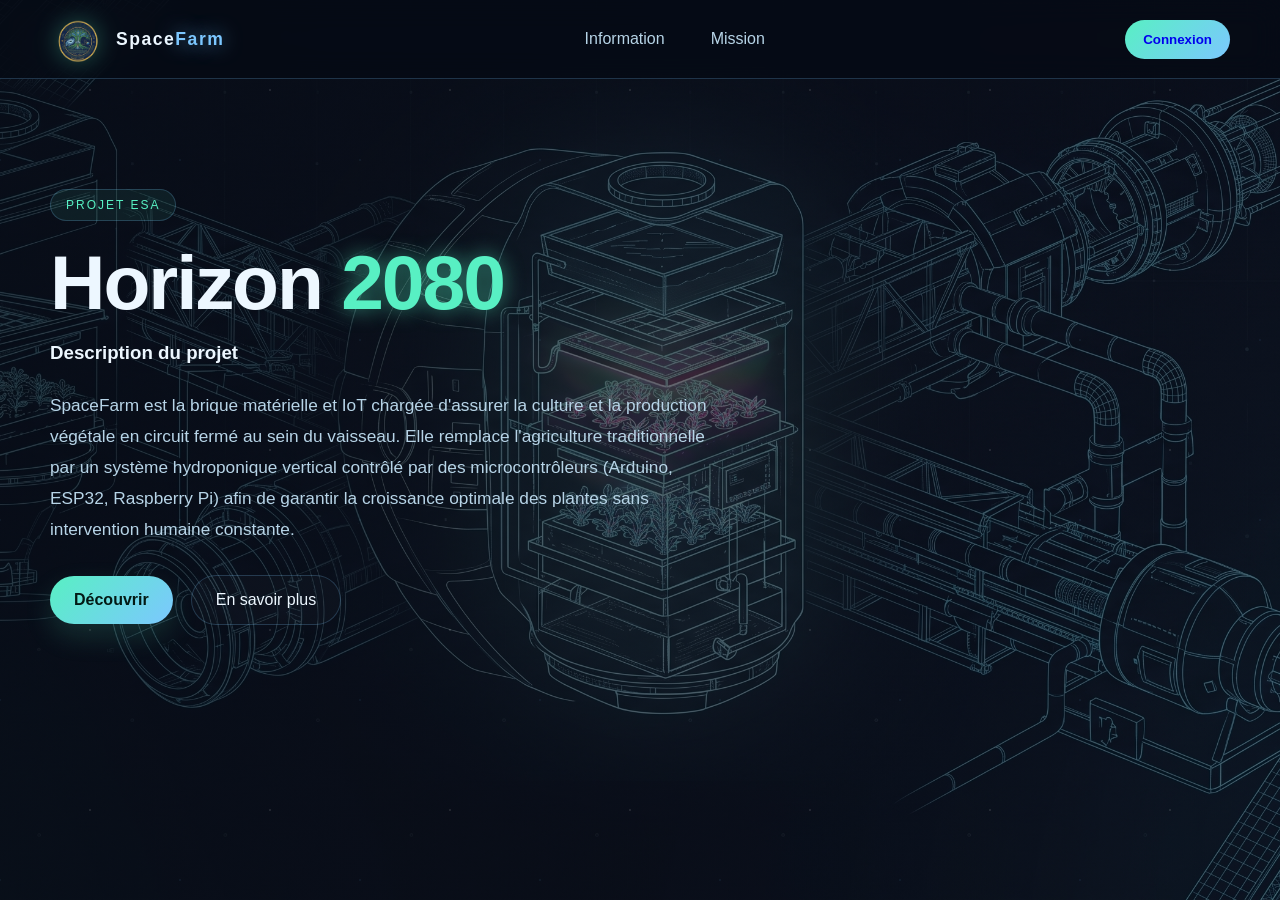
==== index.html @ 2c58b9a9 "Merge branch 'main' of https://github.com/HugoDelavegas/Horizon_TechAgri" ====
<!DOCTYPE html>
<html lang="fr">
<head>
  <meta charset="UTF-8" />
  <meta name="viewport" content="width=device-width, initial-scale=1.0" />
  <title>SpaceFarm | Horizon 2080</title>
  <link rel="stylesheet" href="index.css">

   
</head>
<body class="index-page">
  <header>
    <div class="container nav">
      <div class="brand">
        <img class="brand-logo" src="image/image-removebg-preview.png" alt="Logo SpaceFarm" />
        <span>Space<span class="highlight-alt">Farm</span></span>
      </div>

      <ul class="nav-menu">
        <li class="nav-item"><a href="plantes.php">Information</a></li>
        <li class="nav-item"><a href="mission.html">Mission</a></li>
      </ul>

      <button   class="nav-cta"> <a href="connexion.html">Connexion</a></button>
    </div>
  </header>

  <main class="container">
    <section class="hero" id="accueil">
      <div class="hero-copy">
        <div class="eyebrow">Projet ESA</div>
        <h1>Horizon <span class="highlight">2080</span></h1>
        <h3>Description du projet</h3>
        <p>
          SpaceFarm est la brique matérielle et IoT chargée d'assurer la culture et la production
          végétale en circuit fermé au sein du vaisseau. Elle remplace l'agriculture traditionnelle
          par un système hydroponique vertical contrôlé par des microcontrôleurs (Arduino, ESP32,
          Raspberry Pi) afin de garantir la croissance optimale des plantes sans intervention humaine constante.
        </p>

        <div class="cta-row">
          <a href="mission.html" class="cta">Découvrir</a>
          <a href="info.html" class="secondary-btn">En savoir plus</a>
        </div>
      </div>
    </section>
  </main>
</body>
</html>
---- index.css ----
:root {
  --bg: #050b14;
  --bg-2: #0a1522;
  --panel: rgba(12, 24, 34, 0.82);
  --panel-strong: rgba(18, 36, 49, 0.96);
  --primary: #58f0c3;
  --primary-2: #7cc7ff;
  --accent: #f4d35e;
  --text: #edf7ff;
  --muted: #b7d4e7;
  --line: rgba(124, 199, 255, 0.22);
  --shadow: rgba(0, 0, 0, 0.4);
}

* { box-sizing: border-box; }

html { scroll-behavior: smooth; }

body {
  margin: 0;
  font-family: Arial, Helvetica, sans-serif;
  color: var(--text);
  background:
    radial-gradient(circle at 20% 20%, rgba(88, 240, 195, 0.14), transparent 20%),
    radial-gradient(circle at 80% 15%, rgba(124, 199, 255, 0.12), transparent 22%),
    radial-gradient(circle at 50% 90%, rgba(244, 211, 94, 0.08), transparent 20%),
    linear-gradient(135deg, var(--bg), var(--bg-2));
  min-height: 100vh;
  position: relative;
  overflow-x: hidden;
}

body.index-page {
  background:
    linear-gradient(90deg, rgba(5, 11, 20, 0.72), rgba(5, 11, 20, 0.5)),
    url('image/ImgBG.jpg') center/cover no-repeat fixed;
}

body::before {
  content: "";
  position: fixed;
  inset: 0;
  background-image:
    radial-gradient(circle, rgba(255,255,255,0.8) 1px, transparent 1.2px),
    radial-gradient(circle, rgba(124,199,255,0.5) 1px, transparent 1.5px);
  background-size: 180px 180px;
  background-position: 0 0, 90px 70px;
  opacity: 0.32;
  pointer-events: none;
}

body.index-page::before {
  opacity: 0.12;
}

a { text-decoration: none; }

.container {
  width: min(1180px, calc(100% - 32px));
  margin: 0 auto;
  position: relative;
  z-index: 1;
}

header {
  position: sticky;
  top: 0;
  z-index: 10;
  background: rgba(5, 11, 20, 0.8);
  backdrop-filter: blur(14px);
  border-bottom: 1px solid var(--line);
}

.nav {
  display: flex;
  align-items: center;
  justify-content: space-between;
  gap: 18px;
  min-height: 78px;
}

.brand {
  display: flex;
  align-items: center;
  gap: 12px;
  font-weight: bold;
  letter-spacing: 1.5px;
  color: var(--text);
  font-size: 1.1rem;
}

.brand-logo {
  width: 54px;
  height: 54px;
  object-fit: contain;
  display: block;
  filter: drop-shadow(0 0 12px rgba(88, 240, 195, 0.35));
}

.nav-menu {
  display: flex;
  align-items: center;
  gap: 18px;
  list-style: none;
  margin: 0;
  padding: 0;
}

.nav-item {
  position: relative;
}

.nav-item > a,
.nav-item > button {
  color: var(--muted);
  background: transparent;
  border: none;
  font: inherit;
  cursor: pointer;
  padding: 12px 14px;
  border-radius: 10px;
  transition: 0.2s ease;
}

.nav-item > a:hover,
.nav-item > button:hover,
.nav-item:hover > button {
  color: var(--text);
  background: rgba(124, 199, 255, 0.08);
}

.nav-cta {
  background: linear-gradient(135deg, var(--primary), var(--primary-2));
  color: #041b14;
  font-weight: bold;
  border: none;
  border-radius: 999px;
  padding: 12px 18px;
  cursor: pointer;
}

.hero {
  padding: 90px 0 60px;
  display: grid;
  grid-template-columns: 1.2fr 0.8fr;
  gap: 32px;
  align-items: center;
}

.hero-copy {
  padding: 20px 0;
}

.eyebrow {
  display: inline-block;
  padding: 8px 15px;
  border: 1px solid var(--line);
  border-radius: 999px;
  background: rgba(88, 240, 195, 0.08);
  color: var(--primary);
  font-size: 0.75rem;
  letter-spacing: 2px;
  text-transform: uppercase;
  margin-bottom: 22px;
}

h1 {
  margin: 0;
  font-size: clamp(2.7rem, 6vw, 5.2rem);
  line-height: 1.04;
  letter-spacing: -2px;
}

.highlight {
  color: var(--primary);
  text-shadow: 0 0 20px rgba(88, 240, 195, 0.55);
}

.highlight-alt {
  color: var(--primary-2);
  text-shadow: 0 0 20px rgba(124, 199, 255, 0.7);
}

.hero-copy p {
  color: var(--muted);
  font-size: 1.08rem;
  line-height: 1.8;
  max-width: 680px;
  margin: 26px 0 30px;
}

.cta-row {
  display: flex;
  align-items: center;
  gap: 18px;
  flex-wrap: wrap;
}

.cta {
  display: inline-block;
  background: linear-gradient(135deg, var(--primary), var(--primary-2));
  color: #031a15;
  font-weight: bold;
  border-radius: 999px;
  padding: 15px 24px;
  box-shadow: 0 12px 28px rgba(88, 240, 195, 0.15);
}

    .secondary-btn {
      display: inline-block;
      border: 1px solid var(--line);
      color: var(--text);
      border-radius: 999px;
      padding: 15px 24px;
      background: rgba(255, 255, 255, 0.02);
    }

    .hero-panel {
      background: linear-gradient(180deg, rgba(17, 35, 46, 0.92), rgba(8, 18, 27, 0.96));
      border: 1px solid var(--line);
      border-radius: 24px;
      box-shadow: 0 28px 60px var(--shadow);
      padding: 22px;
      position: relative;
      overflow: hidden;
    }

    .hero-panel::before {
      content: "";
      position: absolute;
      inset: 0;
      background: linear-gradient(135deg, rgba(88, 240, 195, 0.08), transparent 40%, rgba(124, 199, 255, 0.08));
      pointer-events: none;
    }

    .panel-top {
      position: relative;
      display: flex;
      justify-content: space-between;
      align-items: center;
      margin-bottom: 18px;
      color: var(--muted);
      font-size: 0.9rem;
    }

    .status-pill {
      display: inline-flex;
      align-items: center;
      gap: 8px;
      border: 1px solid rgba(88,240,195,0.2);
      background: rgba(88,240,195,0.08);
      color: var(--primary);
      border-radius: 999px;
      padding: 8px 12px;
      font-size: 0.8rem;
    }

 


  
    .features {
      padding: 20px 0 50px;
      display: grid;
      grid-template-columns: repeat(3, minmax(220px, 1fr));
      gap: 22px;
    }

    .card {
      background: rgba(12, 23, 32, 0.8);
      border: 1px solid var(--line);
      border-radius: 18px;
      padding: 26px 22px;
      box-shadow: 0 18px 40px rgba(0,0,0,0.18);
    }

    .card h2 {
      margin: 0 0 10px;
      color: var(--accent);
      font-size: 1.25rem;
    }

    .card p {
      margin: 0;
      color: var(--muted);
      line-height: 1.7;
    }

.mission-page {
  min-height: 100vh;
  display: flex;
  align-items: center;
  justify-content: center;
  padding: 40px 20px;
}

.mission-container {
  width: min(1200px, 100%);
  background: transparent;
  box-shadow: none;
  border: none;
}

.mission-header {
  text-align: center;
  margin-bottom: 42px;
  background: transparent;
  border: none;
  box-shadow: none;
}

.mission-header h1 {
  margin: 10px 0 18px;
}

.mission-grid {
  display: grid;
  grid-template-columns: 1fr 1.2fr 1fr;
  gap: 28px;
  align-items: stretch;
  justify-items: center;
}

.mission-card {
  background: rgba(12, 23, 32, 0.82);
  border: 1px solid var(--line);
  border-radius: 22px;
  box-shadow: 0 18px 40px rgba(0, 0, 0, 0.18);
  padding: 28px 22px;
  min-height: 260px;
  width: 100%;
  display: flex;
  flex-direction: column;
  justify-content: center;
  transition: transform 0.2s ease, border-color 0.2s ease;
}

.mission-card:hover {
  transform: translateY(-4px);
  border-color: rgba(88, 240, 195, 0.4);
}

.mission-card-center {
  transform: scale(1.04);
  border-color: rgba(88, 240, 195, 0.28);
  background: linear-gradient(180deg, rgba(17, 35, 46, 0.92), rgba(8, 18, 27, 0.96));
}

.mission-card h2 {
  margin: 0 0 16px;
  color: var(--accent);
  font-size: 1.5rem;
  text-align: center;
}

.mission-card p {
  margin: 0;
  color: var(--muted);
  line-height: 1.8;
  text-align: center;
  font-size: 1rem;
}

.people-grid {
  display: grid;
  grid-template-columns: repeat(4, minmax(180px, 1fr));
  gap: 28px;
  align-items: stretch;
  justify-items: center;
}

.people-card {
  width: 100%;
  background: rgba(12, 23, 32, 0.82);
  border: 1px solid var(--line);
  border-radius: 24px;
  box-shadow: 0 18px 40px rgba(0, 0, 0, 0.18);
  padding: 24px 18px 20px;
  text-align: center;
  transition: transform 0.2s ease, border-color 0.2s ease;
}

.people-card:hover {
  transform: translateY(-4px);
  border-color: rgba(88, 240, 195, 0.4);
}

.people-photo {
  width: 160px;
  height: 160px;
  object-fit: cover;
  border-radius: 50%;
  border: 4px solid rgba(88, 240, 195, 0.35);
  box-shadow: 0 12px 24px rgba(88, 240, 195, 0.12);
  display: block;
  margin: 0 auto 18px;
}

.people-name {
  margin: 0 0 8px;
  font-size: 1.25rem;
  color: var(--text);
}

.people-role {
  margin: 0;
  color: var(--muted);
  line-height: 1.6;
  font-size: 0.98rem;
}

.auth-page {
  min-height: 100vh;
  display: flex;
  align-items: center;
  justify-content: center;
  padding: 32px 24px;
}

.auth-shell {
  width: min(100%, 1180px);
  display: flex;
  justify-content: center;
}

.auth-panel {
  width: min(100%, 1100px);
  background: rgba(7, 18, 26, 0.76);
  border: 1px solid rgba(124, 199, 255, 0.25);
  border-radius: 26px;
  padding: 42px 44px 28px;
  box-shadow: 0 30px 80px rgba(0, 0, 0, 0.28);
  backdrop-filter: blur(12px);
  position: relative;
  overflow: hidden;
}

.auth-panel::before {
  content: "";
  position: absolute;
  inset: 0;
  background: linear-gradient(135deg, rgba(88, 240, 195, 0.08), transparent 35%, rgba(124, 199, 255, 0.08));
  pointer-events: none;
}

.auth-header {
  position: relative;
  z-index: 1;
  text-align: center;
  margin: 0 0 28px;
  font-size: clamp(2.5rem, 4vw, 4rem);
  line-height: 1.1;
  letter-spacing: -2px;
  color: var(--text);
  font-weight: 800;
}

.auth-form {
  position: relative;
  z-index: 1;
  display: flex;
  flex-direction: column;
  gap: 22px;
}

.field {
  display: grid;
  grid-template-columns: minmax(150px, 0px) 1fr;
  align-items: center;
  gap: 18px;
  color: var(--text);
  font-size: 1.1rem;
}

.field label {
  font-weight: 500;
  color: var(--text);
  letter-spacing: 0;
}

.field input {
  width: 70%;
  min-height: 40px;
  align-self: center;
  background: #f5f5f5;
  border: none;
  outline: none;
  border-radius: 0;
  padding: 0 16px;
  color: #111827;
  font-size: 1.05rem;
  box-shadow: inset 0 0 0 1px rgba(0, 0, 0, 0.08);
  transition: box-shadow 0.2s ease, transform 0.2s ease;
}

.field input:focus {
  box-shadow: inset 0 0 0 2px rgba(88, 240, 195, 0.7), 0 0 0 3px rgba(88, 240, 195, 0.15);
  transform: translateY(-1px);
}

.auth-submit {
  width: min(50%, 100%);
  margin-top: 8px;
  border: none;
  align-self: center;
  border-radius: 12px;
  background: #f3f4f6;
  color: #111827;
  font-weight: 700;
  font-size: 1.05rem;
  padding: 16px 18px;
  cursor: pointer;
  transition: transform 0.2s ease, box-shadow 0.2s ease;
}

.auth-submit:hover {
  transform: translateY(-1px);
  box-shadow: 0 12px 24px rgba(255, 255, 255, 0.12);
}

.auth-link {
  margin-top: 20px;
  text-align: center;
}

.auth-link a {
  color: var(--primary-2);
  text-decoration: none;
  font-weight: 600;
}

.auth-link a:hover {
  text-decoration: underline;
}

@media (max-width: 900px) {
  .hero {
    grid-template-columns: 1fr;
    padding-top: 56px;
  }
}

@media (max-width: 760px) {
  .auth-panel {
    padding: 30px 22px 24px;
  }

  .field {
    grid-template-columns: 1fr;
    gap: 10px;
  }

  .field label {
    font-size: 1rem;
  }
}

@media (max-width: 560px) {
  .people-grid {
    grid-template-columns: 1fr;
  }

  .people-photo {
    width: 140px;
    height: 140px;
  }
}
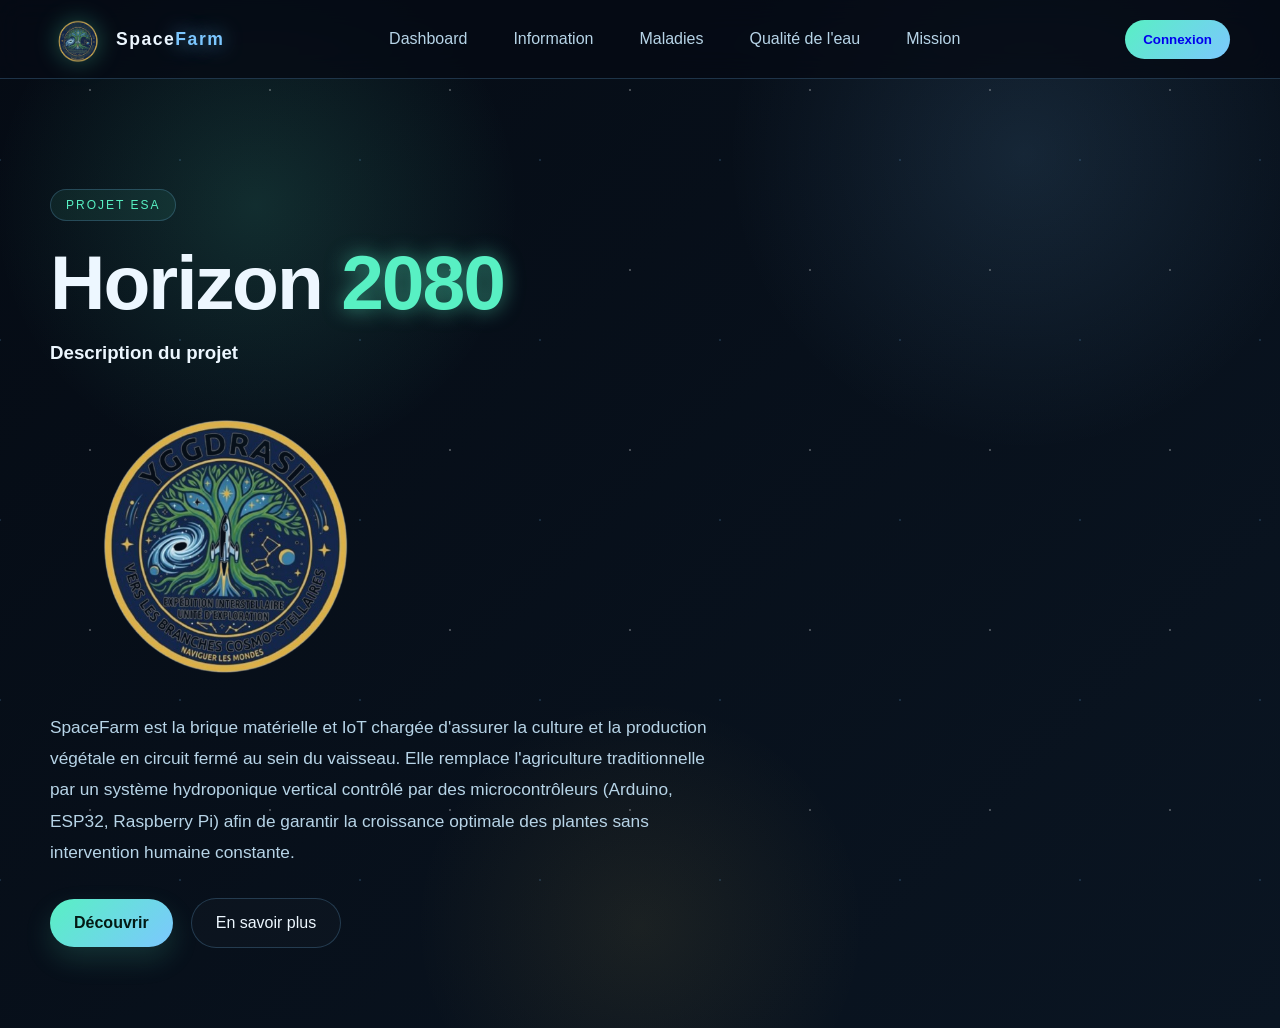
==== commit d1fe784e: "update: eau.php" ====
--- a/index.html
+++ b/index.html
@@ -8,7 +8,7 @@
 
    
 </head>
-<body class="index-page">
+<body>
   <header>
     <div class="container nav">
       <div class="brand">
@@ -17,7 +17,10 @@
       </div>
 
       <ul class="nav-menu">
+        <li class="nav-item"><a href="etages.php">Dashboard</a></li>
         <li class="nav-item"><a href="plantes.php">Information</a></li>
+        <li class="nav-item"><a href="maladies.php">Maladies</a></li>
+        <li class="nav-item"><a href="eau.php">Qualité de l'eau</a></li>
         <li class="nav-item"><a href="mission.html">Mission</a></li>
       </ul>
 
@@ -31,18 +34,24 @@
         <div class="eyebrow">Projet ESA</div>
         <h1>Horizon <span class="highlight">2080</span></h1>
         <h3>Description du projet</h3>
+        <img class="project-visual" src="image/image-removebg-preview.png" alt="Logo SpaceFarm"  height="300"/>
         <p>
           SpaceFarm est la brique matérielle et IoT chargée d'assurer la culture et la production
           végétale en circuit fermé au sein du vaisseau. Elle remplace l'agriculture traditionnelle
           par un système hydroponique vertical contrôlé par des microcontrôleurs (Arduino, ESP32,
           Raspberry Pi) afin de garantir la croissance optimale des plantes sans intervention humaine constante.
         </p>
-
+        
         <div class="cta-row">
           <a href="mission.html" class="cta">Découvrir</a>
           <a href="info.html" class="secondary-btn">En savoir plus</a>
         </div>
+      
       </div>
+
+      
+
+        
     </section>
   </main>
 </body>
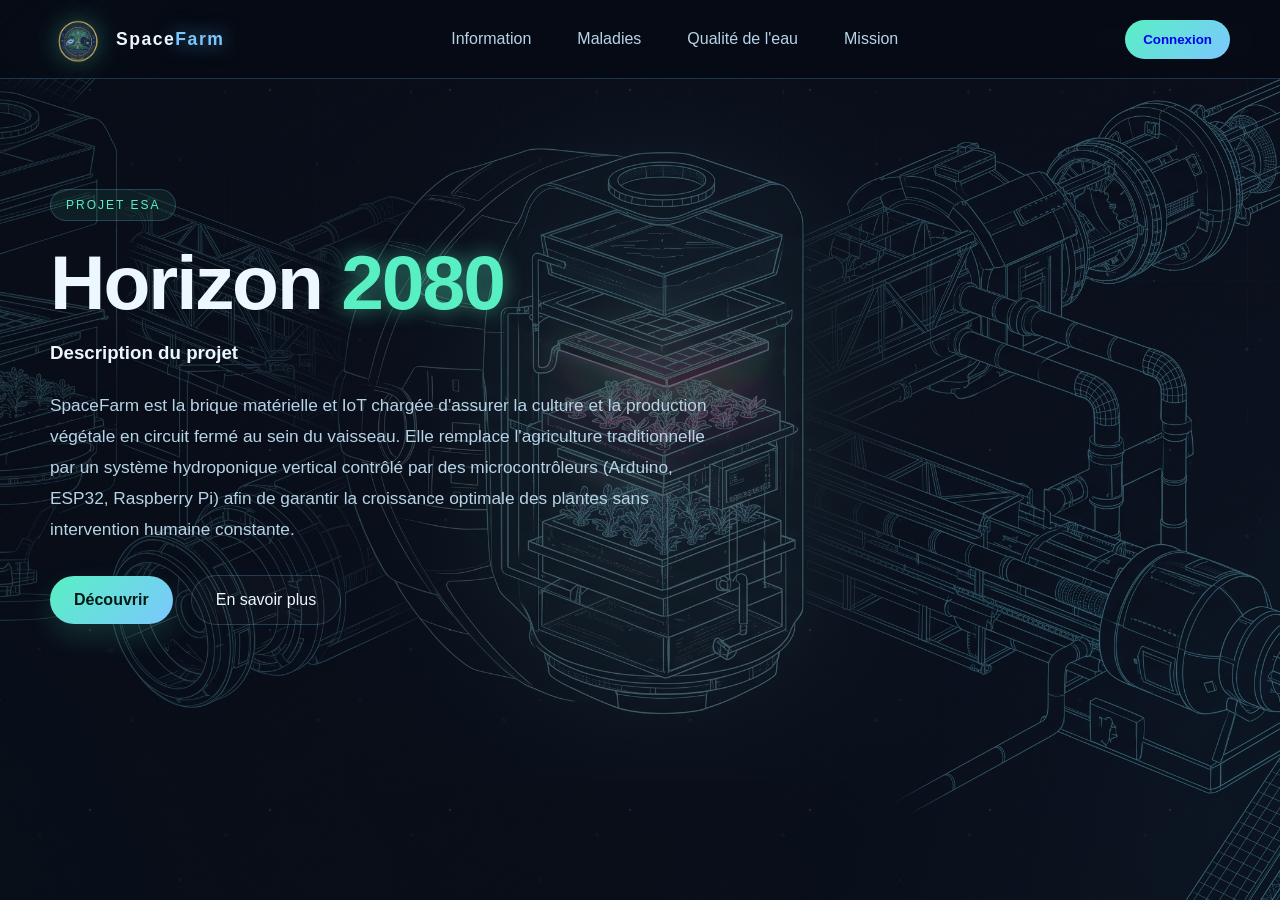
==== commit d97ca8a5: "Merge branch 'main' of https://github.com/HugoDelavegas/Horizon_TechAgri" ====
--- a/index.html
+++ b/index.html
@@ -8,7 +8,7 @@
 
    
 </head>
-<body>
+<body class="index-page">
   <header>
     <div class="container nav">
       <div class="brand">
@@ -17,7 +17,6 @@
       </div>
 
       <ul class="nav-menu">
-        <li class="nav-item"><a href="etages.php">Dashboard</a></li>
         <li class="nav-item"><a href="plantes.php">Information</a></li>
         <li class="nav-item"><a href="maladies.php">Maladies</a></li>
         <li class="nav-item"><a href="eau.php">Qualité de l'eau</a></li>
@@ -34,24 +33,18 @@
         <div class="eyebrow">Projet ESA</div>
         <h1>Horizon <span class="highlight">2080</span></h1>
         <h3>Description du projet</h3>
-        <img class="project-visual" src="image/image-removebg-preview.png" alt="Logo SpaceFarm"  height="300"/>
         <p>
           SpaceFarm est la brique matérielle et IoT chargée d'assurer la culture et la production
           végétale en circuit fermé au sein du vaisseau. Elle remplace l'agriculture traditionnelle
           par un système hydroponique vertical contrôlé par des microcontrôleurs (Arduino, ESP32,
           Raspberry Pi) afin de garantir la croissance optimale des plantes sans intervention humaine constante.
         </p>
-        
+
         <div class="cta-row">
           <a href="mission.html" class="cta">Découvrir</a>
           <a href="info.html" class="secondary-btn">En savoir plus</a>
         </div>
-      
       </div>
-
-      
-
-        
     </section>
   </main>
 </body>
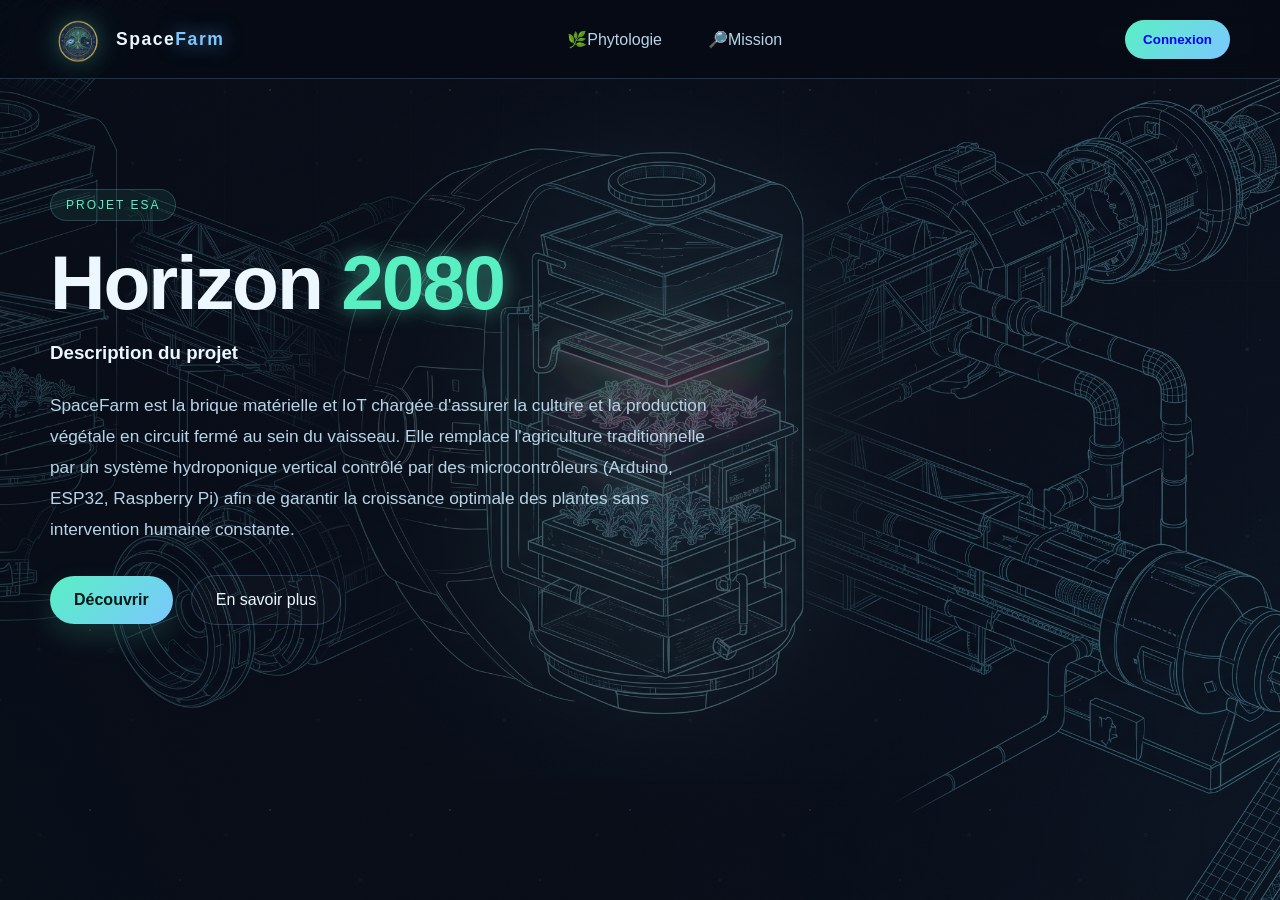
==== commit e0233954: "fin de projet" ====
--- a/index.html
+++ b/index.html
@@ -17,10 +17,8 @@
       </div>
 
       <ul class="nav-menu">
-        <li class="nav-item"><a href="plantes.php">Information</a></li>
-        <li class="nav-item"><a href="maladies.php">Maladies</a></li>
-        <li class="nav-item"><a href="eau.php">Qualité de l'eau</a></li>
-        <li class="nav-item"><a href="mission.html">Mission</a></li>
+        <li class="nav-item"><a href="plantes.php">🌿Phytologie</a></li>
+        <li class="nav-item"><a href="mission.html">🔎Mission</a></li>
       </ul>
 
       <button   class="nav-cta"> <a href="connexion.html">Connexion</a></button>
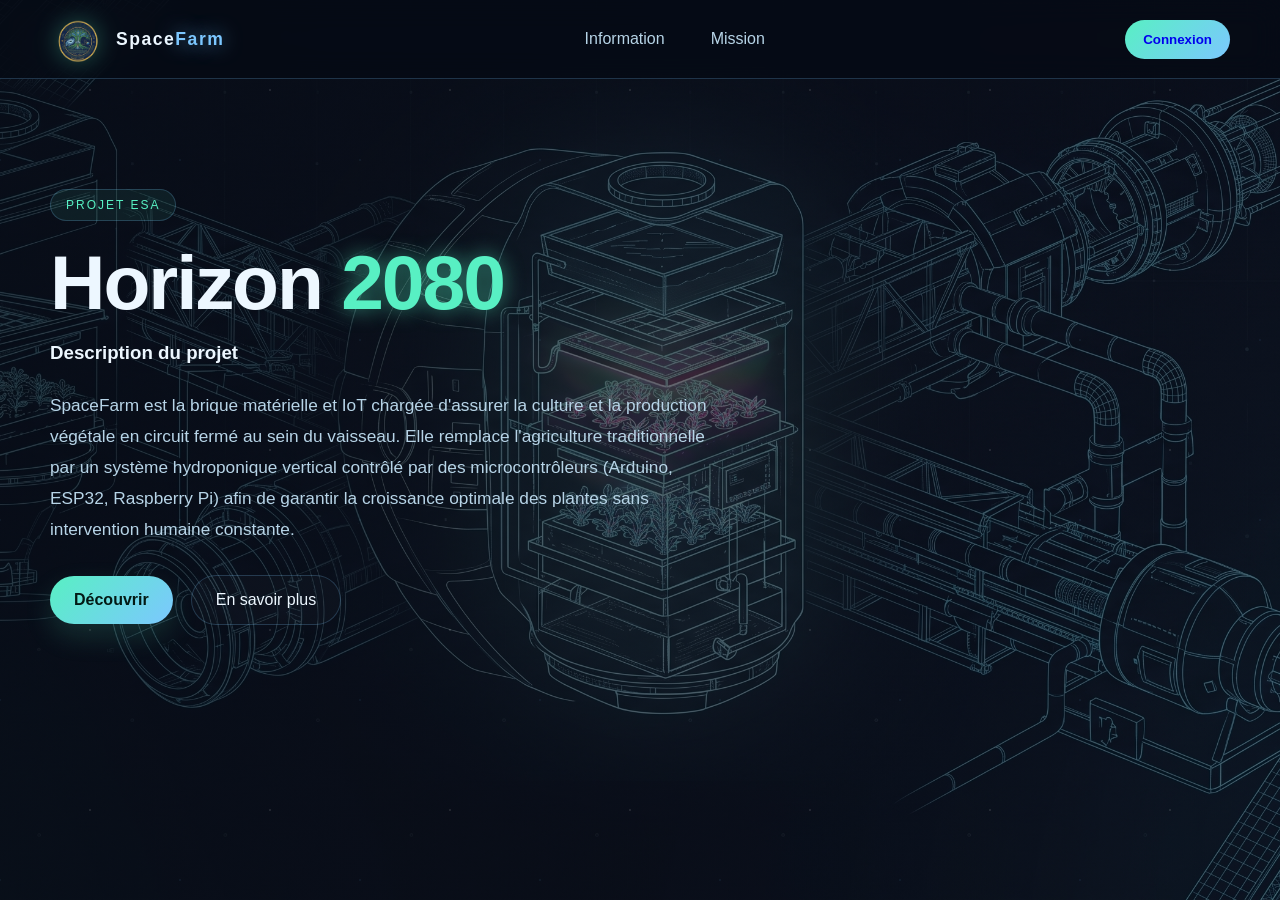
==== commit 611a56b0: "Merge branch 'main' of https://github.com/HugoDelavegas/Horizon_TechAgri" ====
--- a/index.html
+++ b/index.html
@@ -17,8 +17,8 @@
       </div>
 
       <ul class="nav-menu">
-        <li class="nav-item"><a href="plantes.php">🌿Phytologie</a></li>
-        <li class="nav-item"><a href="mission.html">🔎Mission</a></li>
+        <li class="nav-item"><a href="plantes.php">Information</a></li>
+        <li class="nav-item"><a href="mission.html">Mission</a></li>
       </ul>
 
       <button   class="nav-cta"> <a href="connexion.html">Connexion</a></button>
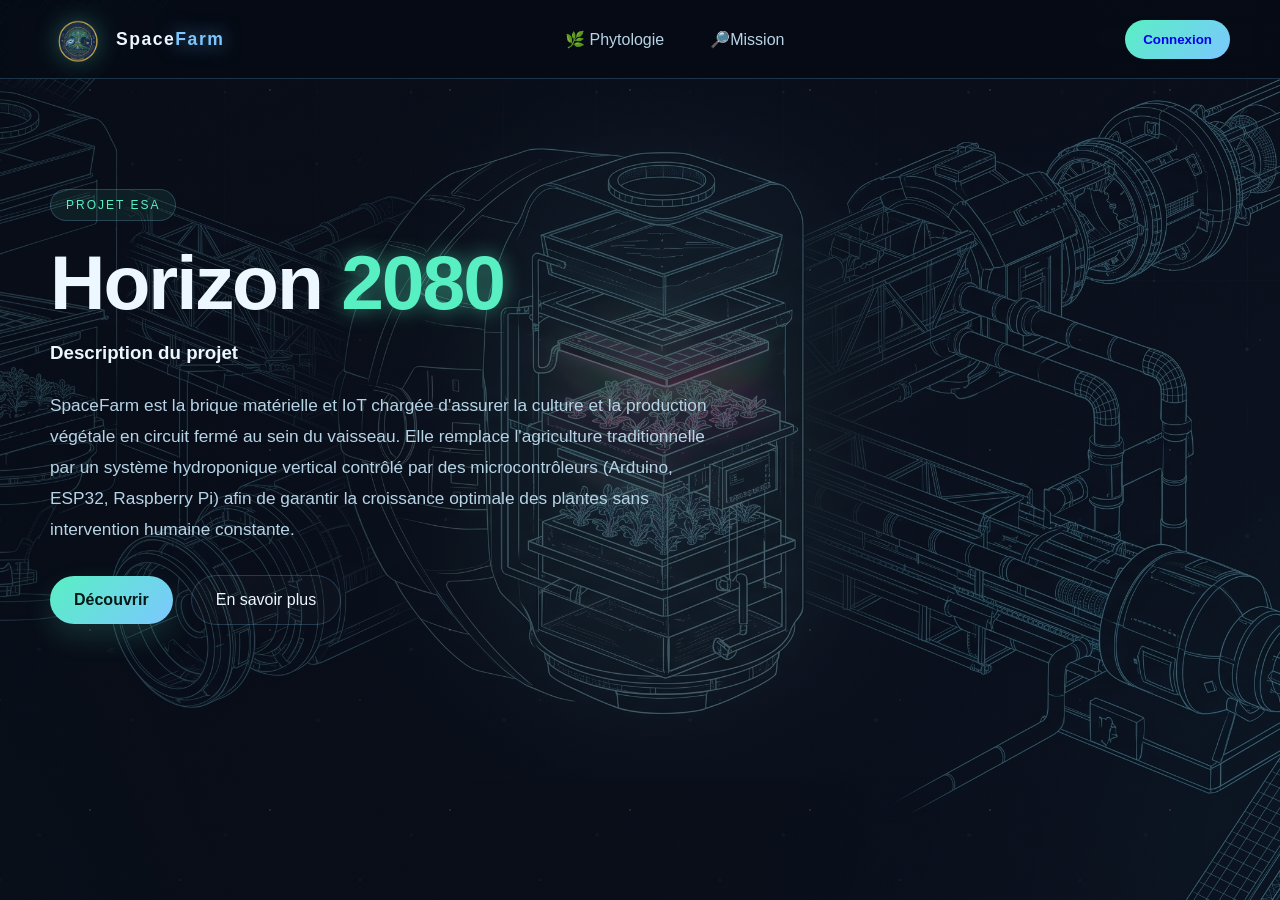
==== commit 344114fb: "ajout" ====
--- a/index.html
+++ b/index.html
@@ -17,8 +17,8 @@
       </div>
 
       <ul class="nav-menu">
-        <li class="nav-item"><a href="plantes.php">Information</a></li>
-        <li class="nav-item"><a href="mission.html">Mission</a></li>
+        <li class="nav-item"><a href="plantes.php">🌿 Phytologie</a></li>
+        <li class="nav-item"><a href="mission.html">🔎Mission</a></li>
       </ul>
 
       <button   class="nav-cta"> <a href="connexion.html">Connexion</a></button>
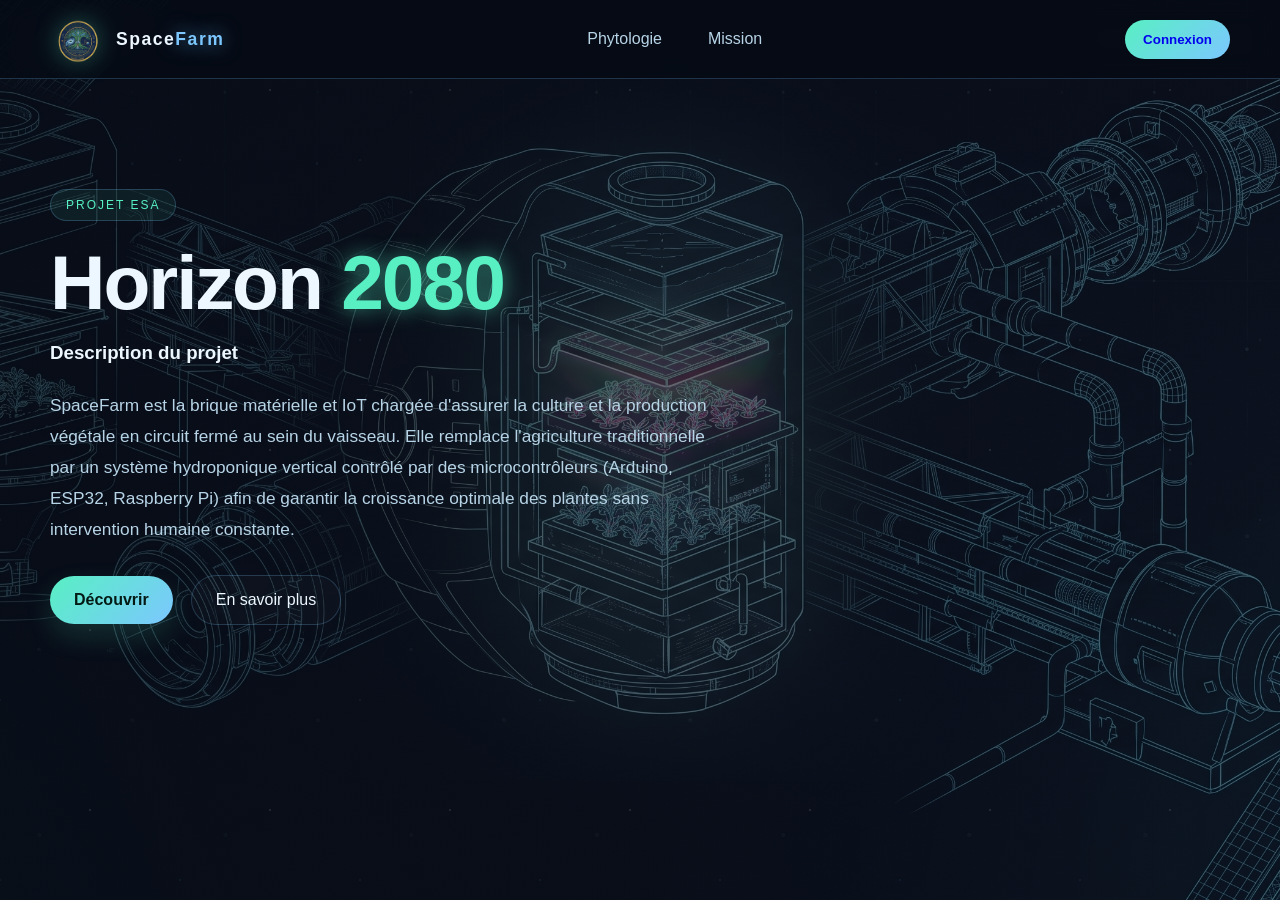
==== commit 3f85bcee: "sans emoji" ====
--- a/index.html
+++ b/index.html
@@ -17,8 +17,8 @@
       </div>
 
       <ul class="nav-menu">
-        <li class="nav-item"><a href="plantes.php">🌿 Phytologie</a></li>
-        <li class="nav-item"><a href="mission.html">🔎Mission</a></li>
+        <li class="nav-item"><a href="plantes.php">Phytologie</a></li>
+        <li class="nav-item"><a href="mission.html">Mission</a></li>
       </ul>
 
       <button   class="nav-cta"> <a href="connexion.html">Connexion</a></button>
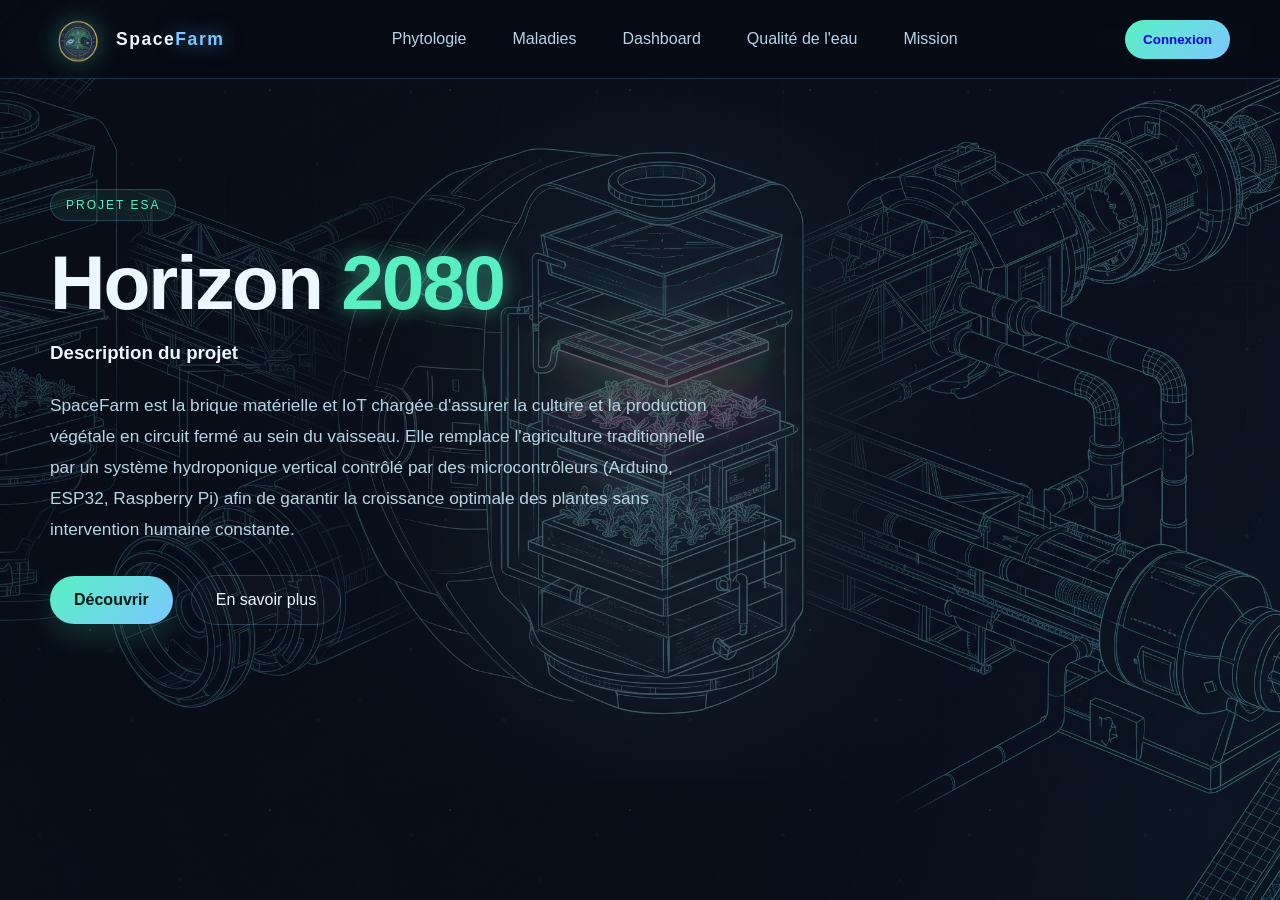
==== commit 5c82d492: "update: index" ====
--- a/index.html
+++ b/index.html
@@ -18,6 +18,9 @@
 
       <ul class="nav-menu">
         <li class="nav-item"><a href="plantes.php">Phytologie</a></li>
+        <li class="nav-item"><a href="maladies.php">Maladies</a></li>
+        <li class="nav-item"><a href="etages.php">Dashboard</a></li>
+        <li class="nav-item"><a href="eau.php">Qualité de l'eau</a></li>
         <li class="nav-item"><a href="mission.html">Mission</a></li>
       </ul>
 
